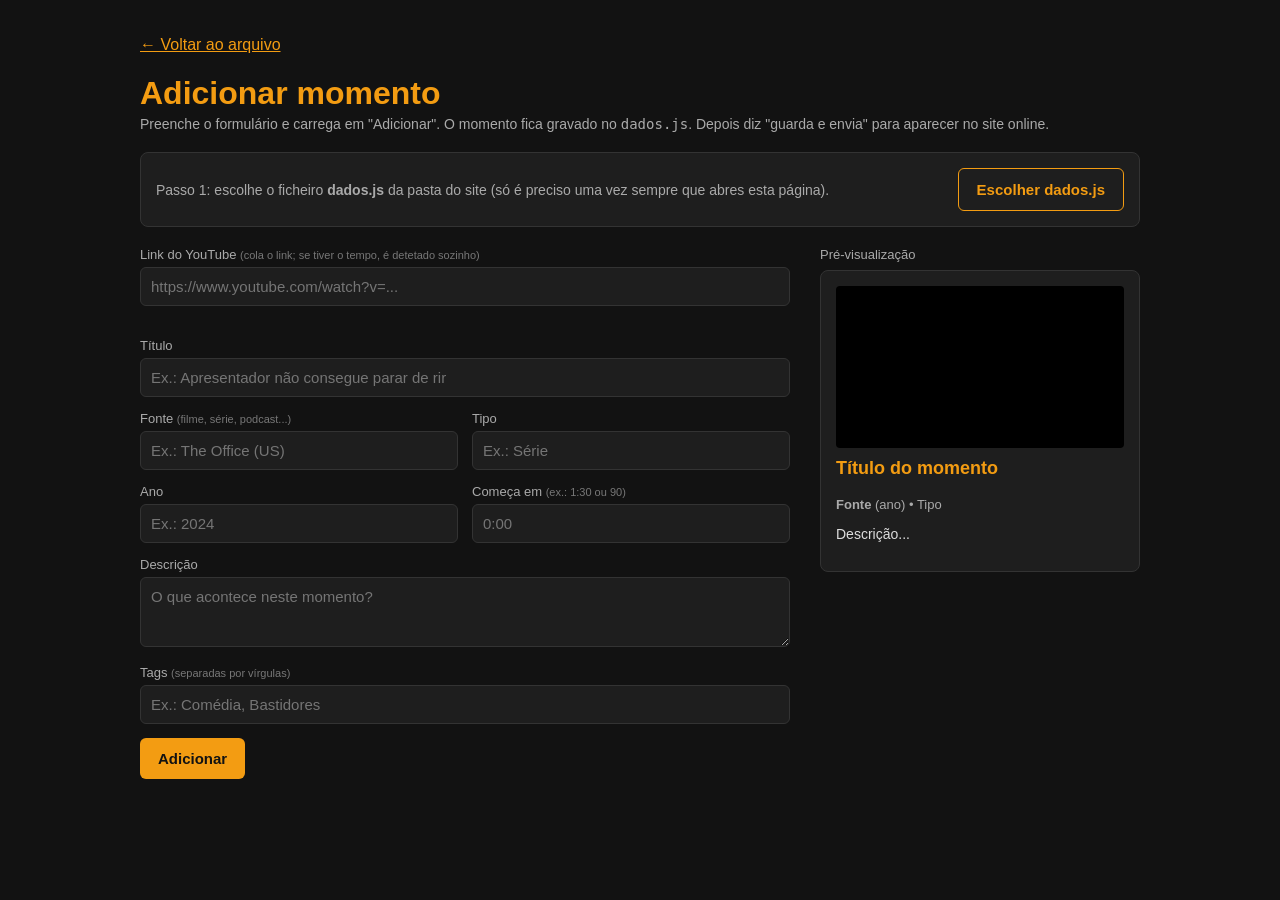
==== adicionar.html @ 29fa9de7 "Add form to add moments without editing code Adds adicionar.html, which writes new moments straight " ====
<!DOCTYPE html>
<html lang="pt">
<head>
  <meta charset="UTF-8">
  <meta name="viewport" content="width=device-width, initial-scale=1.0">
  <title>Adicionar Momento</title>
  <style>
    :root {
      --bg: #121212;
      --bg-card: #1e1e1e;
      --border: #333;
      --accent: #f39c12;
      --text: #ffffff;
      --text-dim: #aaaaaa;
      --ok: #2ecc71;
      --erro: #e74c3c;
    }
    * { box-sizing: border-box; }
    body {
      font-family: Arial, sans-serif;
      background-color: var(--bg);
      color: var(--text);
      margin: 0;
      padding: 20px;
    }
    .container { max-width: 1000px; margin: 0 auto; }
    h1 { color: var(--accent); margin-bottom: 4px; }
    a { color: var(--accent); }
    .subtitle { color: var(--text-dim); margin-top: 0; font-size: 14px; }

    .layout {
      display: grid;
      grid-template-columns: 1fr 320px;
      gap: 30px;
      align-items: start;
    }
    @media (max-width: 760px) {
      .layout { grid-template-columns: 1fr; }
    }

    /* Passo 1: ligar ao ficheiro */
    .ficheiro {
      background: var(--bg-card);
      border: 1px solid var(--border);
      border-radius: 8px;
      padding: 15px;
      margin: 20px 0;
      display: flex;
      flex-wrap: wrap;
      align-items: center;
      gap: 12px;
    }
    .ficheiro p { margin: 0; font-size: 14px; color: var(--text-dim); flex: 1 1 250px; }
    .ficheiro.ligado { border-color: var(--ok); }
    .ficheiro.ligado p { color: var(--ok); }

    /* Formulário */
    form { display: grid; gap: 14px; }
    .linha { display: grid; grid-template-columns: 1fr 1fr; gap: 14px; }
    @media (max-width: 500px) {
      .linha { grid-template-columns: 1fr; }
    }
    label { display: block; font-size: 13px; color: var(--text-dim); margin-bottom: 5px; }
    label .ajuda { font-size: 11px; color: #777; }
    input, textarea {
      width: 100%;
      padding: 10px;
      font-size: 15px;
      font-family: inherit;
      border-radius: 6px;
      border: 1px solid var(--border);
      background-color: var(--bg-card);
      color: var(--text);
    }
    input:focus, textarea:focus { outline: none; border-color: var(--accent); }
    textarea { min-height: 70px; resize: vertical; }
    .detetado { font-size: 12px; color: var(--ok); margin-top: 4px; min-height: 14px; }
    .detetado.erro { color: var(--erro); }

    button {
      padding: 12px 18px;
      font-size: 15px;
      font-weight: bold;
      border: none;
      border-radius: 6px;
      background: var(--accent);
      color: #121212;
      cursor: pointer;
    }
    button:hover { filter: brightness(1.1); }
    button.secundario {
      background: transparent;
      color: var(--accent);
      border: 1px solid var(--accent);
    }
    .mensagem { font-size: 14px; min-height: 18px; }
    .mensagem.ok { color: var(--ok); }
    .mensagem.erro { color: var(--erro); }

    /* Pré-visualização (igual aos cartões da página principal) */
    .preview-titulo { font-size: 13px; color: var(--text-dim); margin: 0 0 8px; }
    .card {
      background-color: var(--bg-card);
      border-radius: 8px;
      overflow: hidden;
      border: 1px solid var(--border);
      padding: 15px;
    }
    .card h3 { margin-top: 0; color: var(--accent); font-size: 18px; }
    .card .meta { font-size: 13px; color: var(--text-dim); margin-bottom: 10px; }
    .thumb {
      width: 100%;
      aspect-ratio: 16 / 9;
      object-fit: cover;
      background: #000;
      border-radius: 4px;
      margin-bottom: 10px;
      display: block;
    }
    .tag {
      display: inline-block;
      background: #333;
      padding: 3px 8px;
      border-radius: 4px;
      font-size: 11px;
      margin-right: 5px;
      margin-bottom: 5px;
    }
  </style>
</head>
<body>

<div class="container">
  <p><a href="index.html">&larr; Voltar ao arquivo</a></p>
  <h1>Adicionar momento</h1>
  <p class="subtitle">Preenche o formulário e carrega em "Adicionar". O momento fica gravado no <code>dados.js</code>. Depois diz "guarda e envia" para aparecer no site online.</p>

  <div class="ficheiro" id="caixaFicheiro">
    <p id="estadoFicheiro">Passo 1: escolhe o ficheiro <strong>dados.js</strong> da pasta do site (só é preciso uma vez sempre que abres esta página).</p>
    <button type="button" id="btnFicheiro" class="secundario">Escolher dados.js</button>
  </div>

  <div class="layout">
    <form id="formulario" autocomplete="off">
      <div>
        <label for="link">Link do YouTube <span class="ajuda">(cola o link; se tiver o tempo, é detetado sozinho)</span></label>
        <input id="link" required placeholder="https://www.youtube.com/watch?v=...">
        <div class="detetado" id="linkDetetado"></div>
      </div>

      <div>
        <label for="titulo">Título</label>
        <input id="titulo" required placeholder="Ex.: Apresentador não consegue parar de rir">
      </div>

      <div class="linha">
        <div>
          <label for="fonte">Fonte <span class="ajuda">(filme, série, podcast...)</span></label>
          <input id="fonte" required placeholder="Ex.: The Office (US)">
        </div>
        <div>
          <label for="tipo">Tipo</label>
          <input id="tipo" required list="listaTipos" placeholder="Ex.: Série">
          <datalist id="listaTipos"></datalist>
        </div>
      </div>

      <div class="linha">
        <div>
          <label for="ano">Ano</label>
          <input id="ano" type="number" required min="1900" max="2100" placeholder="Ex.: 2024">
        </div>
        <div>
          <label for="inicio">Começa em <span class="ajuda">(ex.: 1:30 ou 90)</span></label>
          <input id="inicio" placeholder="0:00">
        </div>
      </div>

      <div>
        <label for="descricao">Descrição</label>
        <textarea id="descricao" placeholder="O que acontece neste momento?"></textarea>
      </div>

      <div>
        <label for="tags">Tags <span class="ajuda">(separadas por vírgulas)</span></label>
        <input id="tags" placeholder="Ex.: Comédia, Bastidores">
      </div>

      <div>
        <button type="submit">Adicionar</button>
      </div>
      <div class="mensagem" id="mensagem"></div>
    </form>

    <div>
      <p class="preview-titulo">Pré-visualização</p>
      <div class="card" id="preview"></div>
    </div>
  </div>
</div>

<script src="dados.js"></script>
<script>
  const $ = id => document.getElementById(id);
  const campos = ['link', 'titulo', 'fonte', 'tipo', 'ano', 'inicio', 'descricao', 'tags'];
  let ficheiro = null; // ligação ao dados.js (File System Access API)
  let momentos = typeof momentosMedia !== 'undefined' ? momentosMedia : [];

  function escapar(texto) {
    return String(texto).replace(/[&<>"']/g, c => ({
      '&': '&amp;', '<': '&lt;', '>': '&gt;', '"': '&quot;', "'": '&#39;'
    }[c]));
  }

  // "1:30", "1m30s", "90" ou "90s" -> segundos
  function paraSegundos(texto) {
    texto = String(texto || '').trim().toLowerCase();
    if (!texto) return 0;
    if (/^\d+(:\d{1,2}){1,2}$/.test(texto)) {
      return texto.split(':').reduce((total, parte) => total * 60 + Number(parte), 0);
    }
    const m = texto.match(/^(?:(\d+)h)?(?:(\d+)m)?(?:(\d+)s?)?$/);
    if (m && m[0]) return (Number(m[1]) || 0) * 3600 + (Number(m[2]) || 0) * 60 + (Number(m[3]) || 0);
    return null;
  }

  function formatarTempo(segundos) {
    const min = Math.floor(segundos / 60);
    const seg = String(segundos % 60).padStart(2, '0');
    return `${min}:${seg}`;
  }

  // Aceita links watch?v=, youtu.be/, shorts/, embed/ ou só o ID
  function lerLinkYoutube(texto) {
    texto = texto.trim();
    if (/^[\w-]{11}$/.test(texto)) return { id: texto, tempo: null };
    let url;
    try { url = new URL(texto.startsWith('http') ? texto : 'https://' + texto); } catch { return null; }
    let id = null;
    if (url.hostname.includes('youtu.be')) id = url.pathname.slice(1, 12);
    else if (url.searchParams.get('v')) id = url.searchParams.get('v');
    else {
      const m = url.pathname.match(/\/(?:shorts|embed|live)\/([\w-]{11})/);
      if (m) id = m[1];
    }
    if (!id || !/^[\w-]{11}$/.test(id)) return null;
    const t = url.searchParams.get('t') || url.searchParams.get('start');
    return { id, tempo: t ? paraSegundos(t) : null };
  }

  function lerFormulario() {
    const video = lerLinkYoutube($('link').value);
    return {
      titulo: $('titulo').value.trim(),
      fonte: $('fonte').value.trim(),
      tipo: $('tipo').value.trim(),
      ano: Number($('ano').value) || '',
      youtubeId: video ? video.id : '',
      timestamp: paraSegundos($('inicio').value),
      descricao: $('descricao').value.trim(),
      tags: $('tags').value.split(',').map(t => t.trim()).filter(Boolean)
    };
  }

  function atualizarPreview() {
    const m = lerFormulario();
    const thumb = m.youtubeId
      ? `<img class="thumb" src="https://img.youtube.com/vi/${m.youtubeId}/hqdefault.jpg" alt="">`
      : '<div class="thumb"></div>';
    $('preview').innerHTML = `
      ${thumb}
      <h3>${escapar(m.titulo || 'Título do momento')}</h3>
      <div class="meta"><strong>${escapar(m.fonte || 'Fonte')}</strong> (${escapar(m.ano || 'ano')}) • ${escapar(m.tipo || 'Tipo')}</div>
      <p style="font-size: 14px; color: #ddd;">${escapar(m.descricao || 'Descrição...')}</p>
      <div>${m.tags.map(t => `<span class="tag">${escapar(t)}</span>`).join('')}</div>
    `;
  }

  function preencherTipos() {
    const tipos = [...new Set(momentos.map(m => m.tipo))].sort();
    $('listaTipos').innerHTML = tipos.map(t => `<option value="${escapar(t)}">`).join('');
  }

  function mostrarMensagem(texto, tipo) {
    $('mensagem').textContent = texto;
    $('mensagem').className = 'mensagem ' + tipo;
  }

  // Lê a lista que está escrita dentro do dados.js
  function lerDadosJs(texto) {
    return new Function(texto + '\n;return momentosMedia;')();
  }

  function gerarDadosJs(lista) {
    return 'const momentosMedia = ' + JSON.stringify(lista, null, 2) + ';\n';
  }

  async function escolherFicheiro() {
    if (!window.showOpenFilePicker) {
      $('estadoFicheiro').innerHTML = 'Este navegador não consegue gravar ficheiros. Sem problema: ao carregar em "Adicionar", é descarregado um <strong>dados.js</strong> novo para substituíres o antigo na pasta do site.';
      return;
    }
    try {
      const [handle] = await window.showOpenFilePicker({
        types: [{ description: 'dados.js', accept: { 'text/javascript': ['.js'] } }]
      });
      const texto = await (await handle.getFile()).text();
      momentos = lerDadosJs(texto);
      ficheiro = handle;
      $('caixaFicheiro').classList.add('ligado');
      $('estadoFicheiro').textContent = `✓ Ligado ao ${handle.name} (${momentos.length} momentos)`;
      preencherTipos();
    } catch (e) {
      if (e.name !== 'AbortError') {
        $('estadoFicheiro').textContent = 'Esse ficheiro não parece ser o dados.js do site. Tenta outra vez.';
      }
    }
  }

  async function guardar(lista) {
    const conteudo = gerarDadosJs(lista);
    if (ficheiro) {
      const escrita = await ficheiro.createWritable();
      await escrita.write(conteudo);
      await escrita.close();
      return 'gravado';
    }
    // Plano B: descarregar o ficheiro
    const a = document.createElement('a');
    a.href = URL.createObjectURL(new Blob([conteudo], { type: 'text/javascript' }));
    a.download = 'dados.js';
    a.click();
    URL.revokeObjectURL(a.href);
    return 'descarregado';
  }

  $('link').addEventListener('input', () => {
    const texto = $('link').value.trim();
    const video = texto ? lerLinkYoutube(texto) : null;
    if (!texto) {
      $('linkDetetado').textContent = '';
    } else if (!video) {
      $('linkDetetado').textContent = 'Não reconheço este link do YouTube.';
      $('linkDetetado').className = 'detetado erro';
    } else {
      $('linkDetetado').textContent = `✓ Vídeo ${video.id}` + (video.tempo ? ` a começar em ${formatarTempo(video.tempo)}` : '');
      $('linkDetetado').className = 'detetado';
      if (video.tempo) $('inicio').value = formatarTempo(video.tempo);
    }
  });

  campos.forEach(c => $(c).addEventListener('input', atualizarPreview));
  $('btnFicheiro').addEventListener('click', escolherFicheiro);

  $('formulario').addEventListener('submit', async e => {
    e.preventDefault();
    const novo = lerFormulario();
    if (!novo.youtubeId) return mostrarMensagem('O link do YouTube não é válido.', 'erro');
    if (novo.timestamp === null) return mostrarMensagem('O tempo de início não é válido (usa 1:30 ou 90).', 'erro');
    if (window.showOpenFilePicker && !ficheiro) return mostrarMensagem('Primeiro carrega em "Escolher dados.js" (passo 1).', 'erro');

    const id = momentos.reduce((max, m) => Math.max(max, m.id || 0), 0) + 1;
    const lista = [...momentos, { id, ...novo }];

    try {
      const resultado = await guardar(lista);
      momentos = lista;
      preencherTipos();
      $('formulario').reset();
      $('linkDetetado').textContent = '';
      atualizarPreview();
      mostrarMensagem(resultado === 'gravado'
        ? `✓ "${novo.titulo}" adicionado! Agora tens ${lista.length} momentos. Diz "guarda e envia" para pôr online.`
        : `✓ dados.js descarregado. Substitui o antigo na pasta do site e diz "guarda e envia".`, 'ok');
      if (ficheiro) $('estadoFicheiro').textContent = `✓ Ligado ao ${ficheiro.name} (${lista.length} momentos)`;
    } catch (erro) {
      mostrarMensagem('Não consegui gravar: ' + erro.message, 'erro');
    }
  });

  if (!window.showOpenFilePicker) escolherFicheiro();
  preencherTipos();
  atualizarPreview();
</script>

</body>
</html>
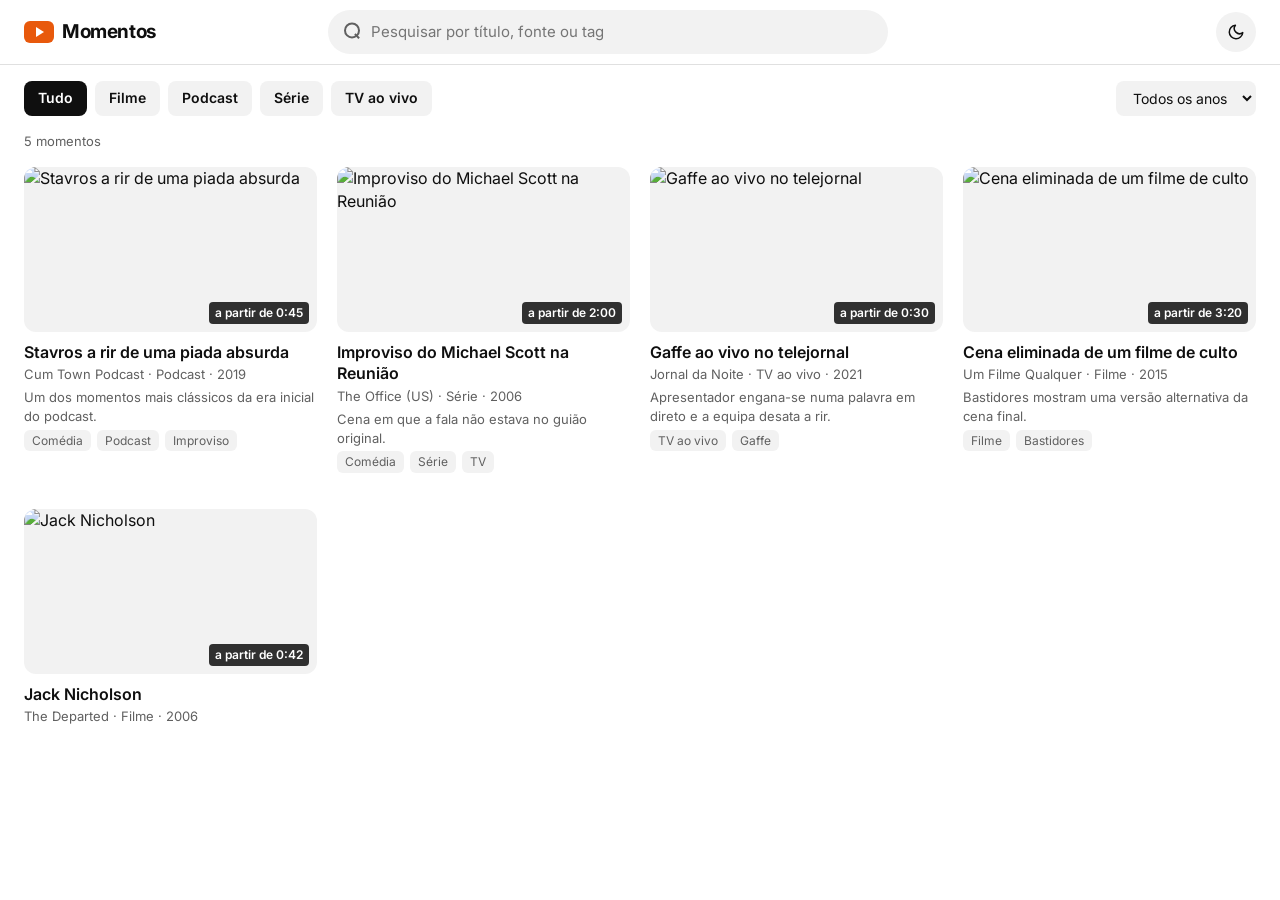
==== commit f2973fe2: "Redesign site with a clean, modern look and local-only add button Adds shared estilo.css (light/dark" ====
--- a/adicionar.html
+++ b/adicionar.html
@@ -4,47 +4,40 @@
   <meta charset="UTF-8">
   <meta name="viewport" content="width=device-width, initial-scale=1.0">
   <title>Adicionar Momento</title>
+  <meta name="robots" content="noindex">
+  <script>
+    // Esta página só serve no computador do dono; no site online volta à página principal
+    if (location.protocol !== 'file:' && !['localhost', '127.0.0.1'].includes(location.hostname)) {
+      location.replace('index.html');
+    }
+  </script>
+  <link rel="preconnect" href="https://fonts.googleapis.com">
+  <link href="https://fonts.googleapis.com/css2?family=Inter:wght@400;600;700&display=swap" rel="stylesheet">
+  <link rel="stylesheet" href="estilo.css">
+  <script src="tema.js"></script>
   <style>
-    :root {
-      --bg: #121212;
-      --bg-card: #1e1e1e;
-      --border: #333;
-      --accent: #f39c12;
-      --text: #ffffff;
-      --text-dim: #aaaaaa;
-      --ok: #2ecc71;
-      --erro: #e74c3c;
-    }
-    * { box-sizing: border-box; }
-    body {
-      font-family: Arial, sans-serif;
-      background-color: var(--bg);
-      color: var(--text);
-      margin: 0;
-      padding: 20px;
-    }
-    .container { max-width: 1000px; margin: 0 auto; }
-    h1 { color: var(--accent); margin-bottom: 4px; }
-    a { color: var(--accent); }
-    .subtitle { color: var(--text-dim); margin-top: 0; font-size: 14px; }
+    main.container { padding-top: 40px; padding-bottom: 48px; }
+    h1 { font-size: 28px; letter-spacing: -0.02em; margin: 0 0 6px; }
+    .subtitle { color: var(--text-dim); margin: 0; font-size: 15px; max-width: 640px; }
+    code { background: var(--bg-elevado); padding: 1px 6px; border-radius: 4px; font-size: 13px; }
 
     .layout {
       display: grid;
-      grid-template-columns: 1fr 320px;
-      gap: 30px;
+      grid-template-columns: minmax(0, 1fr) 340px;
+      gap: 40px;
       align-items: start;
     }
-    @media (max-width: 760px) {
+    @media (max-width: 800px) {
       .layout { grid-template-columns: 1fr; }
     }
 
     /* Passo 1: ligar ao ficheiro */
     .ficheiro {
-      background: var(--bg-card);
-      border: 1px solid var(--border);
-      border-radius: 8px;
-      padding: 15px;
-      margin: 20px 0;
+      background: var(--bg-elevado);
+      border: 1px solid transparent;
+      border-radius: 12px;
+      padding: 14px 16px;
+      margin: 24px 0 28px;
       display: flex;
       flex-wrap: wrap;
       align-items: center;
@@ -52,92 +45,59 @@
     }
     .ficheiro p { margin: 0; font-size: 14px; color: var(--text-dim); flex: 1 1 250px; }
     .ficheiro.ligado { border-color: var(--ok); }
-    .ficheiro.ligado p { color: var(--ok); }
+    .ficheiro.ligado p { color: var(--ok); font-weight: 600; }
+    .ficheiro .botao { background: var(--bg); }
 
     /* Formulário */
-    form { display: grid; gap: 14px; }
-    .linha { display: grid; grid-template-columns: 1fr 1fr; gap: 14px; }
+    form { display: grid; gap: 18px; }
+    .linha { display: grid; grid-template-columns: 1fr 1fr; gap: 18px; }
     @media (max-width: 500px) {
       .linha { grid-template-columns: 1fr; }
     }
-    label { display: block; font-size: 13px; color: var(--text-dim); margin-bottom: 5px; }
-    label .ajuda { font-size: 11px; color: #777; }
-    input, textarea {
-      width: 100%;
-      padding: 10px;
-      font-size: 15px;
-      font-family: inherit;
-      border-radius: 6px;
-      border: 1px solid var(--border);
-      background-color: var(--bg-card);
-      color: var(--text);
-    }
-    input:focus, textarea:focus { outline: none; border-color: var(--accent); }
-    textarea { min-height: 70px; resize: vertical; }
-    .detetado { font-size: 12px; color: var(--ok); margin-top: 4px; min-height: 14px; }
+    label { display: block; font-size: 14px; font-weight: 600; margin-bottom: 6px; }
+    label .ajuda { font-size: 12px; font-weight: 400; color: var(--text-dim); }
+    input, textarea { width: 100%; }
+    textarea { min-height: 80px; resize: vertical; }
+    .detetado { font-size: 13px; color: var(--ok); margin-top: 6px; min-height: 16px; }
     .detetado.erro { color: var(--erro); }
-
-    button {
-      padding: 12px 18px;
-      font-size: 15px;
-      font-weight: bold;
-      border: none;
-      border-radius: 6px;
-      background: var(--accent);
-      color: #121212;
-      cursor: pointer;
-    }
-    button:hover { filter: brightness(1.1); }
-    button.secundario {
-      background: transparent;
-      color: var(--accent);
-      border: 1px solid var(--accent);
-    }
     .mensagem { font-size: 14px; min-height: 18px; }
     .mensagem.ok { color: var(--ok); }
     .mensagem.erro { color: var(--erro); }
 
-    /* Pré-visualização (igual aos cartões da página principal) */
-    .preview-titulo { font-size: 13px; color: var(--text-dim); margin: 0 0 8px; }
-    .card {
-      background-color: var(--bg-card);
-      border-radius: 8px;
-      overflow: hidden;
-      border: 1px solid var(--border);
-      padding: 15px;
-    }
-    .card h3 { margin-top: 0; color: var(--accent); font-size: 18px; }
-    .card .meta { font-size: 13px; color: var(--text-dim); margin-bottom: 10px; }
-    .thumb {
-      width: 100%;
-      aspect-ratio: 16 / 9;
-      object-fit: cover;
-      background: #000;
-      border-radius: 4px;
-      margin-bottom: 10px;
-      display: block;
-    }
-    .tag {
-      display: inline-block;
-      background: #333;
-      padding: 3px 8px;
-      border-radius: 4px;
-      font-size: 11px;
-      margin-right: 5px;
-      margin-bottom: 5px;
+    /* Pré-visualização */
+    .preview { position: sticky; top: 96px; }
+    .preview-titulo {
+      font-size: 12px;
+      font-weight: 600;
+      text-transform: uppercase;
+      letter-spacing: 0.06em;
+      color: var(--text-dim);
+      margin: 0 0 10px;
     }
   </style>
 </head>
 <body>
 
-<div class="container">
-  <p><a href="index.html">&larr; Voltar ao arquivo</a></p>
+<header class="topo">
+  <div class="container">
+    <a class="logo" href="index.html">
+      <span class="logo-icone"></span>
+      <span>Momentos</span>
+    </a>
+    <div class="topo-acoes">
+      <button class="botao secundario botao-icone" id="btnTema" type="button"></button>
+      <a class="botao secundario" href="index.html">&larr; <span class="esconder-telemovel">Voltar ao arquivo</span></a>
+    </div>
+  </div>
+</header>
+
+<main class="container">
   <h1>Adicionar momento</h1>
   <p class="subtitle">Preenche o formulário e carrega em "Adicionar". O momento fica gravado no <code>dados.js</code>. Depois diz "guarda e envia" para aparecer no site online.</p>
 
   <div class="ficheiro" id="caixaFicheiro">
     <p id="estadoFicheiro">Passo 1: escolhe o ficheiro <strong>dados.js</strong> da pasta do site (só é preciso uma vez sempre que abres esta página).</p>
-    <button type="button" id="btnFicheiro" class="secundario">Escolher dados.js</button>
+    <button type="button" id="btnFicheiro" class="botao secundario">Escolher dados.js</button>
   </div>
 
   <div class="layout">
@@ -187,17 +147,17 @@
       </div>
 
       <div>
-        <button type="submit">Adicionar</button>
+        <button type="submit" class="botao">Adicionar momento</button>
       </div>
       <div class="mensagem" id="mensagem"></div>
     </form>
 
-    <div>
+    <aside class="preview">
       <p class="preview-titulo">Pré-visualização</p>
       <div class="card" id="preview"></div>
-    </div>
+    </aside>
   </div>
-</div>
+</main>
 
 <script src="dados.js"></script>
 <script>
@@ -265,14 +225,17 @@
   function atualizarPreview() {
     const m = lerFormulario();
     const thumb = m.youtubeId
-      ? `<img class="thumb" src="https://img.youtube.com/vi/${m.youtubeId}/hqdefault.jpg" alt="">`
-      : '<div class="thumb"></div>';
+      ? `<img src="https://img.youtube.com/vi/${m.youtubeId}/hqdefault.jpg" alt="">`
+      : '';
+    const tempo = m.timestamp ? `<span class="tempo">a partir de ${formatarTempo(m.timestamp)}</span>` : '';
     $('preview').innerHTML = `
-      ${thumb}
-      <h3>${escapar(m.titulo || 'Título do momento')}</h3>
-      <div class="meta"><strong>${escapar(m.fonte || 'Fonte')}</strong> (${escapar(m.ano || 'ano')}) • ${escapar(m.tipo || 'Tipo')}</div>
-      <p style="font-size: 14px; color: #ddd;">${escapar(m.descricao || 'Descrição...')}</p>
-      <div>${m.tags.map(t => `<span class="tag">${escapar(t)}</span>`).join('')}</div>
+      <div class="thumb-wrap">${thumb}${tempo}</div>
+      <div>
+        <h3>${escapar(m.titulo || 'Título do momento')}</h3>
+        <div class="meta">${escapar(m.fonte || 'Fonte')} · ${escapar(m.tipo || 'Tipo')} · ${escapar(m.ano || 'Ano')}</div>
+        <p class="descricao">${escapar(m.descricao || 'Descrição...')}</p>
+        ${m.tags.length ? `<div class="tags">${m.tags.map(t => `<span class="tag">${escapar(t)}</span>`).join('')}</div>` : ''}
+      </div>
     `;
   }
 
@@ -297,6 +260,7 @@
 
   async function escolherFicheiro() {
     if (!window.showOpenFilePicker) {
+      $('btnFicheiro').hidden = true;
       $('estadoFicheiro').innerHTML = 'Este navegador não consegue gravar ficheiros. Sem problema: ao carregar em "Adicionar", é descarregado um <strong>dados.js</strong> novo para substituíres o antigo na pasta do site.';
       return;
     }
--- a/estilo.css
+++ b/estilo.css
@@ -0,0 +1,229 @@
+/* Estilo partilhado pelas duas páginas (index.html e adicionar.html) */
+
+/* Cores do modo claro */
+:root {
+  --bg: #ffffff;
+  --bg-elevado: #f2f2f2;
+  --bg-hover: #e5e5e5;
+  --border: #e0e0e0;
+  --text: #0f0f0f;
+  --text-dim: #606060;
+  --accent: #e8590c;
+  --accent-text: #ffffff;
+  --ok: #2b8a3e;
+  --erro: #c92a2a;
+  --sombra: 0 4px 16px rgba(0, 0, 0, 0.08);
+  color-scheme: light;
+}
+
+/* Cores do modo escuro (automático, a seguir o computador) */
+@media (prefers-color-scheme: dark) {
+  :root:not([data-theme="light"]) {
+    --bg: #0f0f0f;
+    --bg-elevado: #212121;
+    --bg-hover: #303030;
+    --border: #2e2e2e;
+    --text: #f1f1f1;
+    --text-dim: #aaaaaa;
+    --accent: #ff8a3d;
+    --accent-text: #0f0f0f;
+    --ok: #69db7c;
+    --erro: #ff6b6b;
+    --sombra: 0 4px 16px rgba(0, 0, 0, 0.4);
+    color-scheme: dark;
+  }
+}
+
+/* Modo escuro escolhido no botão */
+:root[data-theme="dark"] {
+  --bg: #0f0f0f;
+  --bg-elevado: #212121;
+  --bg-hover: #303030;
+  --border: #2e2e2e;
+  --text: #f1f1f1;
+  --text-dim: #aaaaaa;
+  --accent: #ff8a3d;
+  --accent-text: #0f0f0f;
+  --ok: #69db7c;
+  --erro: #ff6b6b;
+  --sombra: 0 4px 16px rgba(0, 0, 0, 0.4);
+  color-scheme: dark;
+}
+
+* { box-sizing: border-box; }
+[hidden] { display: none !important; }
+
+body {
+  margin: 0;
+  font-family: "Inter", system-ui, -apple-system, "Segoe UI", Roboto, sans-serif;
+  background-color: var(--bg);
+  color: var(--text);
+  line-height: 1.45;
+  -webkit-font-smoothing: antialiased;
+}
+
+a { color: inherit; }
+
+.container {
+  max-width: 1280px;
+  margin: 0 auto;
+  padding: 0 24px;
+}
+
+/* Barra do topo */
+.topo {
+  position: sticky;
+  top: 0;
+  z-index: 10;
+  background: color-mix(in srgb, var(--bg) 88%, transparent);
+  backdrop-filter: blur(12px);
+  border-bottom: 1px solid var(--border);
+}
+.topo .container {
+  display: flex;
+  align-items: center;
+  gap: 16px;
+  height: 64px;
+}
+.logo {
+  display: flex;
+  align-items: center;
+  gap: 8px;
+  font-weight: 700;
+  font-size: 19px;
+  letter-spacing: -0.02em;
+  text-decoration: none;
+  white-space: nowrap;
+}
+.logo-icone {
+  width: 30px;
+  height: 22px;
+  border-radius: 6px;
+  background: var(--accent);
+  display: grid;
+  place-items: center;
+}
+.logo-icone::after {
+  content: "";
+  border-style: solid;
+  border-width: 5px 0 5px 8px;
+  border-color: transparent transparent transparent var(--accent-text);
+  margin-left: 2px;
+}
+.topo-acoes {
+  margin-left: auto;
+  display: flex;
+  align-items: center;
+  gap: 8px;
+}
+
+/* Botões */
+.botao {
+  display: inline-flex;
+  align-items: center;
+  gap: 6px;
+  padding: 9px 16px;
+  font: inherit;
+  font-size: 14px;
+  font-weight: 600;
+  border: none;
+  border-radius: 999px;
+  background: var(--accent);
+  color: var(--accent-text);
+  text-decoration: none;
+  cursor: pointer;
+  white-space: nowrap;
+  transition: filter 0.15s ease;
+}
+.botao:hover { filter: brightness(1.08); }
+.botao.secundario {
+  background: var(--bg-elevado);
+  color: var(--text);
+}
+.botao.secundario:hover { background: var(--bg-hover); filter: none; }
+.botao-icone {
+  width: 40px;
+  height: 40px;
+  padding: 0;
+  justify-content: center;
+  font-size: 18px;
+}
+
+/* Campos de texto */
+input, textarea, select {
+  font: inherit;
+  font-size: 15px;
+  color: var(--text);
+  background: var(--bg);
+  border: 1px solid var(--border);
+  border-radius: 10px;
+  padding: 10px 14px;
+}
+input:focus, textarea:focus, select:focus {
+  outline: none;
+  border-color: var(--accent);
+  box-shadow: 0 0 0 3px color-mix(in srgb, var(--accent) 25%, transparent);
+}
+
+/* Cartão de um momento */
+.card { display: flex; flex-direction: column; gap: 10px; }
+.thumb-wrap {
+  position: relative;
+  aspect-ratio: 16 / 9;
+  border-radius: 12px;
+  overflow: hidden;
+  background: var(--bg-elevado);
+}
+.thumb-wrap img, .thumb-wrap iframe {
+  position: absolute;
+  inset: 0;
+  width: 100%;
+  height: 100%;
+  object-fit: cover;
+  border: 0;
+}
+.tempo {
+  position: absolute;
+  right: 8px;
+  bottom: 8px;
+  padding: 2px 6px;
+  border-radius: 4px;
+  background: rgba(0, 0, 0, 0.8);
+  color: #fff;
+  font-size: 12px;
+  font-weight: 600;
+}
+.card h3 {
+  margin: 0;
+  font-size: 16px;
+  font-weight: 600;
+  line-height: 1.35;
+  display: -webkit-box;
+  -webkit-line-clamp: 2;
+  -webkit-box-orient: vertical;
+  overflow: hidden;
+}
+.card .meta { font-size: 13px; color: var(--text-dim); margin-top: 2px; }
+.card .descricao {
+  margin: 4px 0 0;
+  font-size: 13px;
+  color: var(--text-dim);
+  display: -webkit-box;
+  -webkit-line-clamp: 2;
+  -webkit-box-orient: vertical;
+  overflow: hidden;
+}
+.tags { display: flex; flex-wrap: wrap; gap: 6px; margin-top: 4px; }
+.tag {
+  font-size: 12px;
+  color: var(--text-dim);
+  background: var(--bg-elevado);
+  padding: 2px 8px;
+  border-radius: 6px;
+}
+
+@media (max-width: 600px) {
+  .container { padding: 0 16px; }
+  .topo .container { gap: 10px; }
+  .esconder-telemovel { display: none; }
+}
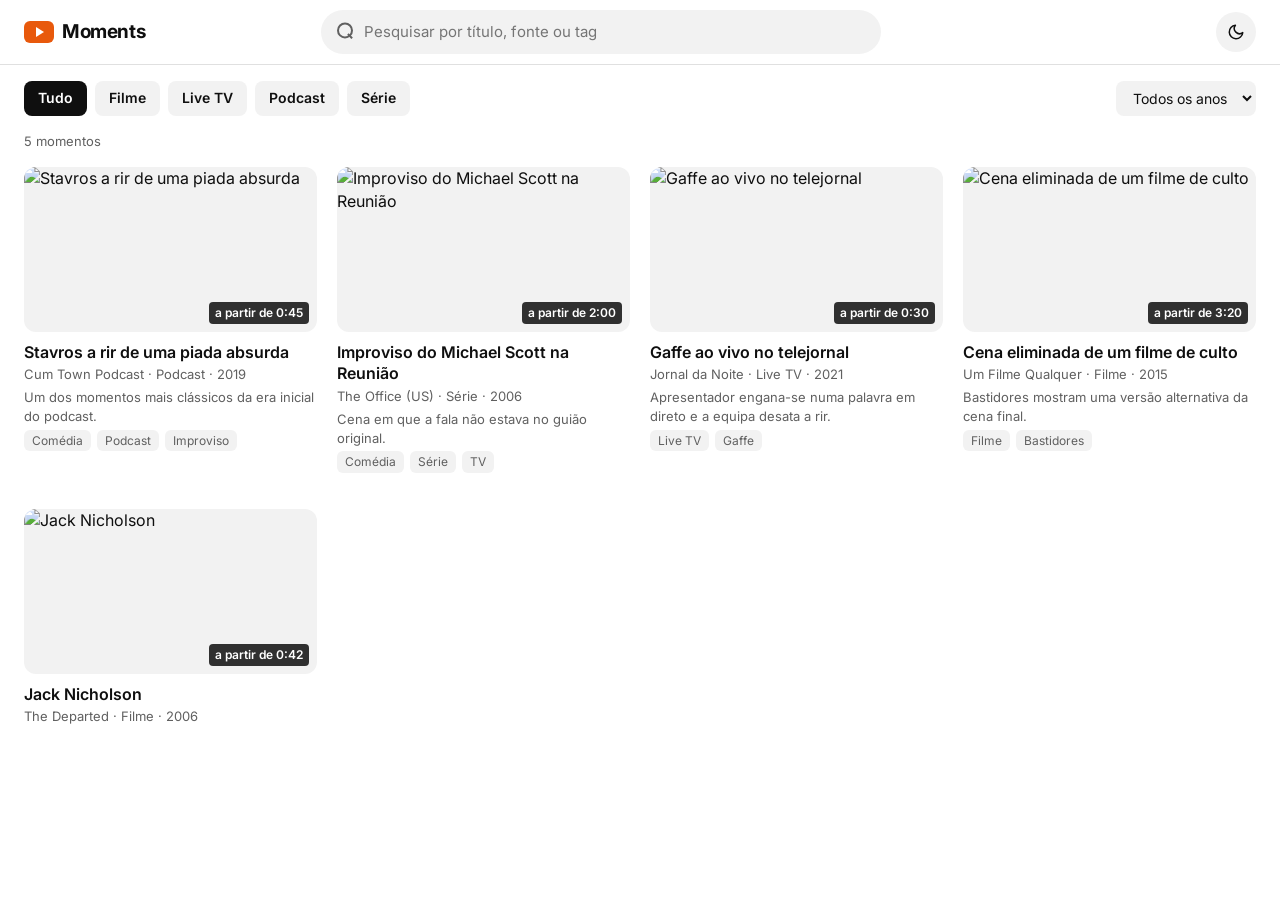
==== commit 2ecbe030: "Rename site title to Moments and TV ao vivo type to Live TV Co-Authored-By: Claude Opus 5.5 <noreply" ====
--- a/adicionar.html
+++ b/adicionar.html
@@ -82,7 +82,7 @@
   <div class="container">
     <a class="logo" href="index.html">
       <span class="logo-icone"></span>
-      <span>Momentos</span>
+      <span>Moments</span>
     </a>
     <div class="topo-acoes">
       <button class="botao secundario botao-icone" id="btnTema" type="button"></button>
